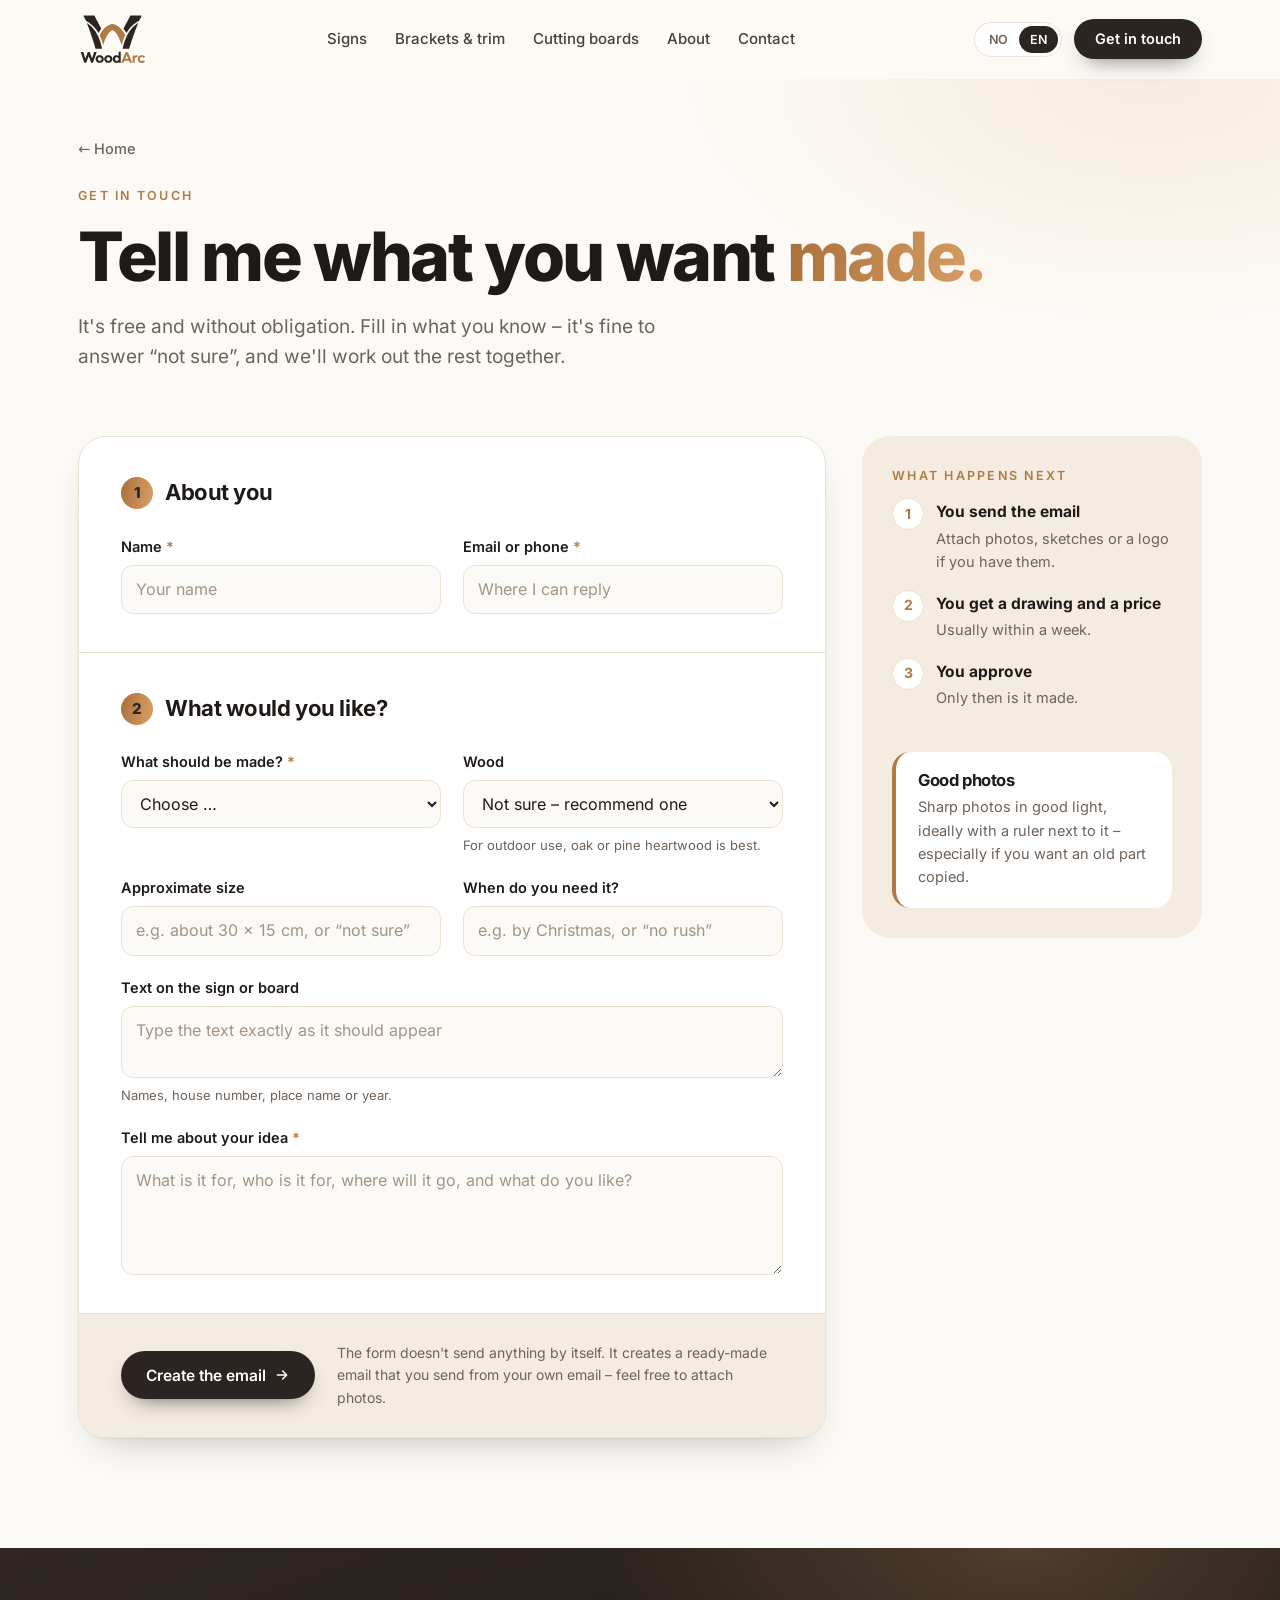
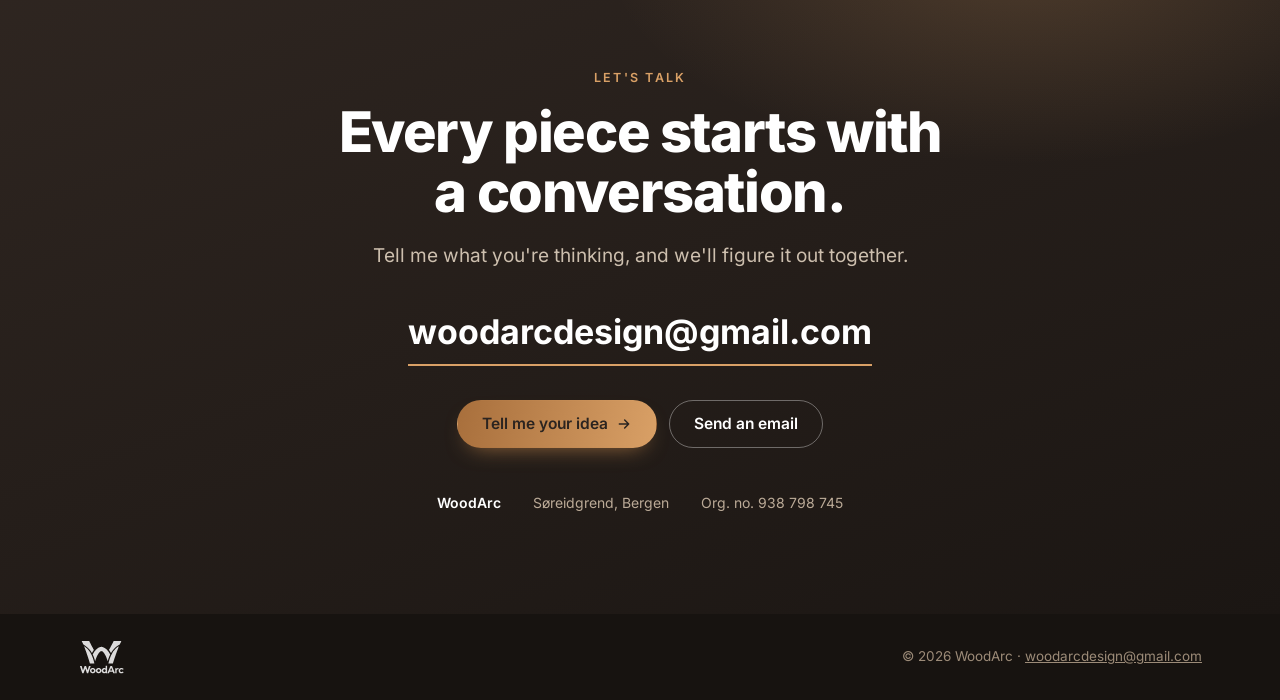
==== bestill/index.html @ 68302b93 "Add files via upload" ====
<!doctype html>
<html lang="nb" data-lang="nb">
<head>
<meta charset="utf-8">
<meta name="viewport" content="width=device-width,initial-scale=1">
<title>Ta kontakt – WoodArc</title>
<meta name="description" content="Fortell hva du ønsker deg i tre, så får du en tegning og en pris tilbake.">
<meta property="og:title" content="Ta kontakt – WoodArc">
<meta property="og:description" content="Fortell hva du ønsker deg i tre, så får du en tegning og en pris tilbake.">
<meta property="og:image" content="https://woodarc.no/img/og-image.jpg">
<meta property="og:url" content="https://woodarc.no/bestill/">
<meta property="og:type" content="website">
<link rel="canonical" href="https://woodarc.no/bestill/">
<link rel="icon" href="../img/symbol.svg" type="image/svg+xml">
<link rel="preload" href="../fonts/inter-latin-wght-normal.woff2" as="font" type="font/woff2" crossorigin>
<link rel="stylesheet" href="../css/site.css">
<script>(function(){var k='woodarc-lang',s=null,q=new URLSearchParams(location.search).get('lang');try{s=localStorage.getItem(k)}catch(e){}var n=(navigator.language||'').toLowerCase();var l=q||s||(/^(nb|nn|no)/.test(n)?'nb':'en');l=l==='en'?'en':'nb';document.documentElement.setAttribute('data-lang',l);document.documentElement.setAttribute('lang',l)})();</script>
</head>
<body>
<header class="bar" id="bar"><div class="wrap top">
    <a class="brand" href="../" aria-label="WoodArc"><img src="../img/logo.svg" alt="WoodArc"></a>
    <nav aria-label="Hovedmeny">
      <a href="../skilt/"><span lang="nb">Skilt</span><span lang="en">Signs</span></a>
      <a href="../snekkerglede/"><span lang="nb">Snekkerglede</span><span lang="en">Brackets & trim</span></a>
      <a href="../skjaerefjoler/"><span lang="nb">Skjærefjøler</span><span lang="en">Cutting boards</span></a>
      <a href="../#om"><span lang="nb">Om</span><span lang="en">About</span></a>
      <a href="#kontakt"><span lang="nb">Kontakt</span><span lang="en">Contact</span></a>
    </nav>
    <div class="tools">
      <div class="seg" role="group" aria-label="Språk / Language"><button type="button" data-l="nb">NO</button><button type="button" data-l="en">EN</button></div>
      <a class="btn btn-primary" href="../bestill/"><span lang="nb">Ta kontakt</span><span lang="en">Get in touch</span></a>
    </div>
  </div></header>
<main>
<section class="phero">
  <div class="wrap">
    <a class="back" href="../">← <span lang="nb">Forsiden</span><span lang="en">Home</span></a>
    <p class="eyebrow"><span lang="nb">Ta kontakt</span><span lang="en">Get in touch</span></p>
    <h1><span lang="nb">Fortell hva du vil ha <span class="accent">laget.</span></span><span lang="en">Tell me what you want <span class="accent">made.</span></span></h1>
    <p class="lead"><span lang="nb">Det er gratis og uforpliktende. Fyll ut det du vet – det er helt greit å svare «vet ikke», så finner vi ut av resten sammen.</span><span lang="en">It's free and without obligation. Fill in what you know – it's fine to answer “not sure”, and we'll work out the rest together.</span></p>
  </div>
</section>

<section class="order">
  <div class="wrap order-grid">
    <form id="orderform" class="form" novalidate>
      <fieldset>
        <legend><span class="step">1</span><span lang="nb">Om deg</span><span lang="en">About you</span></legend>
        <div class="row">
          <div class="field"><label for="f-navn"><span lang="nb">Navn</span><span lang="en">Name</span> <span class="req" aria-hidden="true">*</span></label><input id="f-navn" name="navn" type="text" required autocomplete="name" data-ph-nb="Ditt navn" data-ph-en="Your name" placeholder="Ditt navn"></div>
          <div class="field"><label for="f-kontakt"><span lang="nb">E-post eller telefon</span><span lang="en">Email or phone</span> <span class="req" aria-hidden="true">*</span></label><input id="f-kontakt" name="kontakt" type="text" required autocomplete="email" data-ph-nb="Der jeg kan svare deg" data-ph-en="Where I can reply" placeholder="Der jeg kan svare deg"></div>
        </div>
      </fieldset>
      <fieldset>
        <legend><span class="step">2</span><span lang="nb">Hva ønsker du?</span><span lang="en">What would you like?</span></legend>
        <div class="row">
          <div class="field"><label for="f-hva"><span lang="nb">Hva skal lages?</span><span lang="en">What should be made?</span> <span class="req" aria-hidden="true">*</span></label><select id="f-hva" name="hva" required><option value="" data-nb="Velg …" data-en="Choose …">Velg …</option><option value="skilt" data-nb="Skilt" data-en="Sign">Skilt</option><option value="snekkerglede" data-nb="Konsoller og snekkerglede" data-en="Brackets and decorative trim">Konsoller og snekkerglede</option><option value="skjaerefjoler" data-nb="Skjærefjøl" data-en="Cutting board">Skjærefjøl</option><option value="sjakk" data-nb="Sjakksett" data-en="Chess set">Sjakksett</option><option value="annet" data-nb="Noe annet" data-en="Something else">Noe annet</option><option value="vet-ikke" data-nb="Vet ikke ennå" data-en="Not sure yet">Vet ikke ennå</option></select></div>
          <div class="field"><label for="f-treslag"><span lang="nb">Treslag</span><span lang="en">Wood</span></label><select id="f-treslag" name="treslag"><option value="anbefal" data-nb="Vet ikke – anbefal meg" data-en="Not sure – recommend one">Vet ikke – anbefal meg</option><option value="eik" data-nb="Eik" data-en="Oak">Eik</option><option value="malmfuru" data-nb="Malmfuru" data-en="Pine heartwood">Malmfuru</option><option value="furu" data-nb="Furu" data-en="Pine">Furu</option><option value="bok" data-nb="Bøk" data-en="Beech">Bøk</option><option value="annet" data-nb="Annet – skriv i ideen" data-en="Other – mention in your idea">Annet – skriv i ideen</option></select><small><span lang="nb">Skal det stå ute, passer eik eller malmfuru best.</span><span lang="en">For outdoor use, oak or pine heartwood is best.</span></small></div>
          <div class="field"><label for="f-storrelse"><span lang="nb">Omtrentlig størrelse</span><span lang="en">Approximate size</span></label><input id="f-storrelse" name="storrelse" type="text" data-ph-nb="f.eks. ca. 30 × 15 cm, eller «vet ikke»" data-ph-en="e.g. about 30 × 15 cm, or “not sure”" placeholder="f.eks. ca. 30 × 15 cm, eller «vet ikke»"></div>
          <div class="field"><label for="f-nar"><span lang="nb">Når trenger du det?</span><span lang="en">When do you need it?</span></label><input id="f-nar" name="nar" type="text" data-ph-nb="f.eks. til jul, eller «ingen hast»" data-ph-en="e.g. by Christmas, or “no rush”" placeholder="f.eks. til jul, eller «ingen hast»"></div>
          <div class="field wide"><label for="f-tekst"><span lang="nb">Tekst på skiltet eller fjøla</span><span lang="en">Text on the sign or board</span></label><textarea id="f-tekst" name="tekst" rows="2" data-ph-nb="Skriv teksten nøyaktig slik den skal stå" data-ph-en="Type the text exactly as it should appear" placeholder="Skriv teksten nøyaktig slik den skal stå"></textarea><small><span lang="nb">Navn, husnummer, stedsnavn eller årstall.</span><span lang="en">Names, house number, place name or year.</span></small></div>
          <div class="field wide"><label for="f-ide"><span lang="nb">Fortell om ideen</span><span lang="en">Tell me about your idea</span> <span class="req" aria-hidden="true">*</span></label><textarea id="f-ide" name="ide" rows="4" required data-ph-nb="Hva er det til, hvem er det til, hvor skal det henge, og hva liker du?" data-ph-en="What is it for, who is it for, where will it go, and what do you like?" placeholder="Hva er det til, hvem er det til, hvor skal det henge, og hva liker du?"></textarea></div>
        </div>
      </fieldset>
      <div class="submit">
        <button class="btn btn-primary" type="submit"><span lang="nb">Lag e-posten</span><span lang="en">Create the email</span> <svg width="16" height="16" viewBox="0 0 24 24" fill="none" stroke="currentColor" stroke-width="2.2" stroke-linecap="round" stroke-linejoin="round" aria-hidden="true"><path d="M5 12h14M13 6l6 6-6 6"/></svg></button>
        <p><span lang="nb">Skjemaet sender ingenting av seg selv. Det lager en ferdig utfylt e-post som du sender fra din egen e-post – legg gjerne ved bilder.</span><span lang="en">The form doesn't send anything by itself. It creates a ready-made email that you send from your own email – feel free to attach photos.</span></p>
      </div>
      <div class="fallback" id="fallback" hidden>
        <h3><span lang="nb">Åpnet ikke e-posten seg?</span><span lang="en">Didn't your email open?</span></h3>
        <p><span lang="nb">Kopier teksten under og send den til</span><span lang="en">Copy the text below and send it to</span> <a href="mailto:woodarcdesign@gmail.com">woodarcdesign@gmail.com</a>.</p>
        <textarea id="fallback-text" rows="9" readonly></textarea>
        <button class="btn btn-ghost" type="button" id="copybtn"><span lang="nb">Kopier teksten</span><span lang="en">Copy the text</span></button>
      </div>
    </form>

    <aside class="aside">
      <p class="eyebrow"><span lang="nb">Dette skjer videre</span><span lang="en">What happens next</span></p>
      <ol class="next">
        <li><b><span lang="nb">Du sender e-posten</span><span lang="en">You send the email</span></b><span lang="nb">Legg ved bilder, skisser eller en logo hvis du har.</span><span lang="en">Attach photos, sketches or a logo if you have them.</span></li>
        <li><b><span lang="nb">Du får tegning og pris</span><span lang="en">You get a drawing and a price</span></b><span lang="nb">Vanligvis innen en uke.</span><span lang="en">Usually within a week.</span></li>
        <li><b><span lang="nb">Du godkjenner</span><span lang="en">You approve</span></b><span lang="nb">Først da blir den laget.</span><span lang="en">Only then is it made.</span></li>
      </ol>
      <div class="tip">
        <h3><span lang="nb">Gode bilder</span><span lang="en">Good photos</span></h3>
        <p><span lang="nb">Skarpe bilder i godt lys, gjerne med en tommestokk ved siden av – særlig hvis du vil ha kopiert en gammel del.</span><span lang="en">Sharp photos in good light, ideally with a ruler next to it – especially if you want an old part copied.</span></p>
      </div>
    </aside>
  </div>
</section>
</main>
<section class="contact" id="kontakt">
  <div class="wrap">
    <p class="eyebrow"><span lang="nb">La oss snakkes</span><span lang="en">Let's talk</span></p>
    <h2><span lang="nb">Alt starter med en prat.</span><span lang="en">Every piece starts with a conversation.</span></h2>
    <p class="lead" style="margin:18px auto 0"><span lang="nb">Fortell hva du tenker på, så finner vi ut av det sammen.</span><span lang="en">Tell me what you're thinking, and we'll figure it out together.</span></p>
    <a class="mail" href="mailto:woodarcdesign@gmail.com">woodarcdesign@gmail.com</a>
    <div class="btns">
      <a class="btn btn-oak" href="../bestill/"><span lang="nb">Fortell om ideen din</span><span lang="en">Tell me your idea</span> <svg width="16" height="16" viewBox="0 0 24 24" fill="none" stroke="currentColor" stroke-width="2.2" stroke-linecap="round" stroke-linejoin="round" aria-hidden="true"><path d="M5 12h14M13 6l6 6-6 6"/></svg></a>
      <a class="btn btn-outline-light" href="mailto:woodarcdesign@gmail.com"><span lang="nb">Send en e-post</span><span lang="en">Send an email</span></a>
    </div>
    <div class="facts"><b>WoodArc</b><span>Søreidgrend, Bergen</span><span><span lang="nb">Org.nr.</span><span lang="en">Org. no.</span> 938 798 745</span></div>
  </div>
</section>
<footer><div class="wrap"><img src="../img/logo.svg" alt="WoodArc"><span>© 2026 WoodArc · <a href="mailto:woodarcdesign@gmail.com" style="color:inherit">woodarcdesign@gmail.com</a></span></div></footer>
<script src="../js/site.js"></script>
</body>
</html>
---- css/site.css ----
@font-face{font-family:Inter;src:url(../fonts/inter-latin-wght-normal.woff2) format("woff2-variations");font-weight:100 900;font-display:swap}

:root{
  --bg:#FCFAF6;        /* warm white page */
  --paper:#FFFFFF;
  --sand:#F4ECE0;      /* soft panels, chips */
  --line:#EBE1D2;
  --ink:#1F1A17;       /* text */
  --muted:#6E6259;
  --walnut:#2B2420;    /* brand dark */
  --walnut-2:#3B2F28;
  --oak:#B07A45;       /* brand accent */
  --amber:#D9A066;
  --green:#5E8C4A;     /* status dot */
  --grad:linear-gradient(100deg,#A86F3C 0%,#D9A066 100%);
  --dark:linear-gradient(150deg,#3B2F28 0%,#231D1A 70%);
  --grid:linear-gradient(rgba(255,255,255,.045) 1px,transparent 1px),linear-gradient(90deg,rgba(255,255,255,.045) 1px,transparent 1px);
  --shadow:0 1px 2px rgba(43,36,32,.05),0 18px 40px -22px rgba(43,36,32,.35);
  --r:22px;
}
*{box-sizing:border-box}
html{scroll-behavior:smooth}
@media (prefers-reduced-motion:reduce){html{scroll-behavior:auto}*{transition:none!important}}
body{margin:0;background:var(--bg);color:var(--ink);font:400 17px/1.6 Inter,system-ui,sans-serif;-webkit-font-smoothing:antialiased;font-feature-settings:"cv11","ss01"}
img{max-width:100%;display:block}
a{color:inherit}
:focus-visible{outline:3px solid var(--oak);outline-offset:3px;border-radius:6px}
html[data-lang="nb"] [lang="en"],html[data-lang="en"] [lang="nb"]{display:none!important}

.wrap{max-width:1180px;margin:0 auto;padding:0 28px}
h1,h2,h3{letter-spacing:-.025em;line-height:1.08;margin:0;font-weight:700}
.eyebrow{font-size:12.5px;font-weight:600;letter-spacing:.18em;text-transform:uppercase;color:var(--oak);margin:0 0 14px}
.accent{background:var(--grad);-webkit-background-clip:text;background-clip:text;color:transparent}
.lead{font-size:19px;color:var(--muted);max-width:52ch;margin:18px 0 0}

/* buttons */
.btn{display:inline-flex;align-items:center;gap:8px;font:600 15.5px/1 Inter,sans-serif;text-decoration:none;padding:15px 24px;border-radius:999px;border:1.5px solid transparent;cursor:pointer;transition:transform .15s,box-shadow .15s,background .15s}
.btn:hover{transform:translateY(-1px)}
.btn-primary{background:var(--walnut);color:#fff;box-shadow:0 10px 22px -12px rgba(43,36,32,.8)}
.btn-primary:hover{background:#000}
.btn-oak{background:var(--grad);color:var(--walnut);box-shadow:0 10px 22px -12px rgba(176,122,69,.9)}
.btn-ghost{background:var(--paper);color:var(--ink);border-color:var(--line)}
.btn-ghost:hover{border-color:var(--ink)}
.btn-light{background:#fff;color:var(--walnut)}
.btn-outline-light{background:transparent;color:#fff;border-color:rgba(255,255,255,.35)}
.btn-outline-light:hover{border-color:#fff}
.btns{display:flex;flex-wrap:wrap;gap:12px}
.link{font-weight:600;color:var(--oak);text-decoration:none}
.link:hover{text-decoration:underline}

/* chips & badge */
.chips{display:flex;flex-wrap:wrap;gap:8px;margin:22px 0 26px;padding:0;list-style:none}
.chips li{font-size:13.5px;font-weight:500;color:var(--muted);background:var(--bg);border:1px solid var(--line);border-radius:8px;padding:6px 11px}
.badge{display:inline-flex;align-items:center;gap:8px;font-size:13px;font-weight:600;color:#3F6331;background:#EEF4E8;border:1px solid #D5E4C9;border-radius:999px;padding:5px 12px}
.badge::before{content:"";width:7px;height:7px;border-radius:50%;background:var(--green)}

/* header */
.bar{position:sticky;top:0;z-index:50;background:rgba(252,250,246,.82);backdrop-filter:saturate(1.4) blur(12px);-webkit-backdrop-filter:saturate(1.4) blur(12px);border-bottom:1px solid transparent;transition:border-color .2s,box-shadow .2s}
.bar.scrolled{border-bottom-color:var(--line);box-shadow:0 8px 24px -20px rgba(43,36,32,.5)}
.top{display:flex;align-items:center;gap:28px;padding:14px 28px}
.brand img{height:50px;width:auto}
.top nav{display:flex;gap:28px;margin:0 auto;font-size:15px;font-weight:500}
.top nav a{text-decoration:none;color:#4A3F38}
.top nav a:hover,.top nav a[aria-current="page"]{color:var(--oak)}
.tools{display:flex;align-items:center;gap:12px}
.seg{display:inline-flex;background:var(--paper);border:1px solid var(--line);border-radius:999px;padding:3px}
.seg button{font:600 12.5px Inter,sans-serif;border:0;background:transparent;color:var(--muted);padding:6px 11px;border-radius:999px;cursor:pointer}
html[data-lang="nb"] .seg [data-l="nb"],html[data-lang="en"] .seg [data-l="en"]{background:var(--walnut);color:#fff}
.top .btn{padding:12px 20px;font-size:14.5px}
@media (max-width:900px){
  .top{flex-wrap:wrap;row-gap:6px;padding:14px 20px 8px}
  .brand img{height:42px}
  .tools{margin-left:auto}
  .top .btn{display:none}
  .top nav{order:3;width:100%;margin:0;gap:20px;font-size:14px;overflow-x:auto;white-space:nowrap;scrollbar-width:none;padding:2px 0 4px}
  .top nav::-webkit-scrollbar{display:none}
  .wrap{padding:0 20px}
}
section,[id]{scroll-margin-top:90px}

/* hero */
.hero{position:relative;overflow:hidden;padding:72px 0 96px}
.hero::before{content:"";position:absolute;inset:0;background:radial-gradient(900px 520px at 85% 25%,rgba(217,160,102,.18),transparent 62%);pointer-events:none}
.hero::after{content:"";position:absolute;inset:0;background-image:linear-gradient(rgba(43,36,32,.04) 1px,transparent 1px),linear-gradient(90deg,rgba(43,36,32,.04) 1px,transparent 1px);background-size:56px 56px;-webkit-mask-image:radial-gradient(600px 420px at 80% 30%,#000,transparent);mask-image:radial-gradient(600px 420px at 80% 30%,#000,transparent);pointer-events:none}
.hero .wrap{position:relative;z-index:1;display:grid;grid-template-columns:1.1fr .9fr;gap:64px;align-items:center}
.hero h1{font-size:clamp(42px,5.6vw,74px);font-weight:800;letter-spacing:-.035em;line-height:1.02}
.hero .btns{margin-top:34px}
.facts-row{display:flex;flex-wrap:wrap;gap:14px 36px;margin-top:40px}
.facts-row div{font-size:14.5px;font-weight:600}
.facts-row div>span{display:block;white-space:nowrap;font-weight:400;color:var(--muted);font-size:13.5px}
.showcase{position:relative;max-width:460px;margin-left:auto;width:100%}
.showcase::before{content:"";position:absolute;inset:8% -14% -6% -14%;background:radial-gradient(closest-side,rgba(217,160,102,.42),transparent);filter:blur(10px);z-index:0}
.archframe{position:relative;z-index:1;border-radius:999px 999px 28px 28px;overflow:hidden;box-shadow:0 50px 90px -45px rgba(43,36,32,.65),0 0 0 1px rgba(43,36,32,.06)}
.archframe img{display:block;aspect-ratio:4/5;width:100%;height:auto;object-fit:cover;object-position:50% 62%}
.glass{position:absolute;left:30px;right:30px;bottom:24px;display:flex;gap:12px;align-items:center;text-decoration:none;transition:background .15s;padding:14px 16px;border-radius:14px;background:rgba(35,29,26,.62);border:1px solid rgba(255,255,255,.14);backdrop-filter:blur(10px);-webkit-backdrop-filter:blur(10px);color:#fff;font-size:14px;line-height:1.4}
.glass b{display:block;font-weight:600}
.glass span{color:#D8CBBB;font-size:13px}
.dot{flex:none;width:9px;height:9px;margin-top:5px;border-radius:50%;background:#8BC26B;box-shadow:0 0 0 4px rgba(139,194,107,.2)}
@media (max-width:900px){.hero{padding:40px 0 64px}.hero .wrap{grid-template-columns:1fr;gap:40px}.showcase{margin:0 auto}.glass{left:26px;right:26px;bottom:20px}}

/* service cards */
.services{padding:0 0 96px}
.svc{display:grid;grid-template-columns:repeat(3,1fr);gap:20px}
.svc article{background:var(--paper);border:1px solid var(--line);border-radius:var(--r);padding:28px;box-shadow:var(--shadow)}
.ico{width:46px;height:46px;border-radius:12px;background:var(--sand);display:grid;place-items:center;margin-bottom:20px}
.ico svg{width:24px;height:24px;stroke:var(--walnut);fill:none;stroke-width:1.8;stroke-linecap:round;stroke-linejoin:round}
.svc h3{font-size:19px;margin-bottom:8px}
.svc p{margin:0;color:var(--muted);font-size:15.5px}
.svc .n{float:right;font-size:13px;font-weight:600;color:var(--oak)}
@media (max-width:900px){.svc{grid-template-columns:1fr}}

/* work / feature blocks */
.work{padding:0 0 110px}
.work-head{margin-bottom:46px}
.work-head h2,.sec-h2{font-size:clamp(32px,4vw,50px);font-weight:800;max-width:20ch}
.feature{display:grid;grid-template-columns:1fr 1fr;background:var(--paper);border:1px solid var(--line);border-radius:28px;overflow:hidden;box-shadow:var(--shadow);margin-bottom:26px}
.feature .txt{padding:48px}
.feature h3{font-size:clamp(28px,3vw,38px);font-weight:800;margin:18px 0 6px}
.feature .sub{color:var(--oak);font-weight:600;margin:0 0 16px}
.feature p{color:var(--muted);margin:0;max-width:46ch}
.feature .panel{position:relative;background:var(--sand);display:grid;place-items:center;padding:44px;min-height:420px;overflow:hidden}
.feature .panel::before{content:"";position:absolute;right:-140px;top:-160px;width:460px;height:460px;border-radius:50%;background:radial-gradient(circle,rgba(217,160,102,.32),transparent 65%)}
.feature .panel>*{position:relative}
.feature .panel .tile{background:#fff;border-radius:18px;padding:34px;box-shadow:0 24px 50px -28px rgba(43,36,32,.45);width:100%;max-width:440px}
.feature .panel .tile img{margin:auto;max-height:240px}
.feature .panel .shot{border-radius:18px;overflow:hidden;box-shadow:0 24px 50px -28px rgba(43,36,32,.45);width:100%}
.feature .panel .shot img{width:100%;height:auto;aspect-ratio:3/2;object-fit:cover}
.feature.rev .panel{order:-1}
@media (max-width:900px){.feature{grid-template-columns:1fr}.feature .txt{padding:30px}.feature .panel{min-height:0;padding:28px}.feature.rev .panel{order:0}}

/* call-to-action band */
.band{display:flex;align-items:center;justify-content:space-between;gap:30px;flex-wrap:wrap;background:var(--sand);border:1px solid var(--line);border-radius:28px;padding:44px 48px;position:relative;overflow:hidden;margin-top:8px}
.band::before{content:"";position:absolute;right:-120px;top:-160px;width:420px;height:420px;border-radius:50%;background:radial-gradient(circle,rgba(217,160,102,.35),transparent 65%)}
.band>*{position:relative}
.band h2{font-size:clamp(26px,3vw,34px);font-weight:800}
.band p{margin:8px 0 0;max-width:56ch;color:var(--muted)}

/* small secondary item (chess) */
.mini{display:grid;grid-template-columns:150px 1fr auto;gap:26px;align-items:center;text-decoration:none;color:var(--ink);background:var(--paper);border:1px solid var(--line);border-radius:var(--r);padding:16px 28px 16px 16px;margin:0 0 26px;box-shadow:var(--shadow);transition:transform .15s}
.mini:hover{transform:translateY(-2px)}
.mini img{width:150px;height:100px;object-fit:cover;border-radius:14px}
.mini .eyebrow{margin:0 0 4px;font-size:11.5px}
.mini h3{font-size:20px}
.mini p{margin:4px 0 0;color:var(--muted);font-size:15px}
@media (max-width:640px){.mini{grid-template-columns:96px 1fr;gap:16px}.mini img{width:96px;height:72px}.mini .link{display:none}}

/* dark sections */
.dark{background:var(--dark);color:#fff;position:relative;overflow:hidden;padding:110px 0}
.dark::before{content:"";position:absolute;inset:0;background-image:var(--grid);background-size:48px 48px;pointer-events:none}
.dark .wrap{position:relative}
.dark .eyebrow{color:var(--amber)}
.dark .lead{color:#CDBFAE}
.steps{list-style:none;margin:48px 0 0;padding:0;display:grid;grid-template-columns:repeat(3,1fr);gap:20px;counter-reset:s}
.steps li{counter-increment:s;background:rgba(255,255,255,.05);border:1px solid rgba(255,255,255,.12);border-radius:var(--r);padding:28px}
.steps li::before{content:counter(s);display:grid;place-items:center;width:38px;height:38px;border-radius:50%;background:var(--grad);color:var(--walnut);font-weight:800;margin-bottom:20px}
.steps h3{font-size:19px;margin-bottom:8px}
.steps p{margin:0;color:#CDBFAE;font-size:15.5px}
@media (max-width:900px){.steps{grid-template-columns:1fr}}

/* contact */
.contact{background:linear-gradient(160deg,#2F2621 0%,#1B1613 100%);color:#fff;text-align:center;padding:120px 0 100px;position:relative;overflow:hidden}
.contact::before{content:"";position:absolute;inset:0;background:radial-gradient(700px 360px at 80% 0%,rgba(217,160,102,.22),transparent 60%)}
.contact .wrap{position:relative}
.contact .eyebrow{color:var(--amber)}
.contact .lead{color:#CDBFAE}
.contact h2{font-size:clamp(34px,4.6vw,56px);font-weight:800;max-width:16ch;margin:0 auto}
.contact .mail{display:inline-block;margin:34px 0 34px;font-size:clamp(22px,3vw,34px);font-weight:700;color:#fff;text-decoration:none;border-bottom:2px solid var(--amber);padding-bottom:4px;word-break:break-word}
.contact .mail:hover{color:var(--amber)}
.contact .btns{justify-content:center}
.contact .facts{margin-top:44px;display:flex;flex-wrap:wrap;justify-content:center;gap:10px 32px;font-size:14px;color:#BBAA97}
.contact .facts b{color:#fff;font-weight:600}
.contact .facts a{color:#E9DCC7}
footer{background:#171310;color:#9C8B78;font-size:13.5px}
footer .wrap{display:flex;justify-content:space-between;align-items:center;gap:16px;padding-top:26px;padding-bottom:26px;flex-wrap:wrap}
footer img{height:34px;filter:brightness(0) invert(1);opacity:.85}

/* product pages */
.phero{position:relative;overflow:hidden;padding:56px 0 64px}
.phero::before{content:"";position:absolute;inset:0;background:radial-gradient(800px 420px at 90% 0%,rgba(217,160,102,.16),transparent 60%);pointer-events:none}
.phero .wrap{position:relative}
.back{display:inline-block;font-size:14.5px;font-weight:500;color:var(--muted);text-decoration:none;margin-bottom:26px}
.back:hover{color:var(--oak)}
.phero h1{font-size:clamp(40px,5.4vw,68px);font-weight:800;letter-spacing:-.035em}
.phero .note{font-size:14.5px;color:var(--muted);margin:14px 0 0}
.phero .btns{margin-top:28px}
.gallery{padding:0 0 100px}
.signs{display:grid;grid-template-columns:repeat(6,1fr);gap:18px}
.signs figure,.drawings figure{margin:0;background:var(--paper);border:1px solid var(--line);border-radius:var(--r);padding:26px 22px 18px;display:flex;flex-direction:column;box-shadow:var(--shadow)}
.signs figure img{margin:auto;max-height:220px;object-fit:contain}
figcaption{margin-top:16px;font-size:14px;display:flex;justify-content:space-between;gap:10px;color:var(--muted)}
figcaption b{color:var(--ink);font-weight:600}
.s-wide{grid-column:span 3}.s-std{grid-column:span 2}
@media (max-width:900px){.signs{grid-template-columns:repeat(2,1fr)}.s-wide,.s-std{grid-column:span 1}.signs .s-full{grid-column:span 2}}
@media (max-width:560px){.signs{grid-template-columns:1fr}.signs figure,.signs .s-full{grid-column:span 1}}
.photos{display:grid;grid-template-columns:1fr 1fr;gap:18px}
.photos .big{grid-column:1/-1;aspect-ratio:16/8}
.photos img{border-radius:var(--r);width:100%;height:auto;aspect-ratio:3/2;object-fit:cover;box-shadow:var(--shadow)}
@media (max-width:760px){.photos{grid-template-columns:1fr}}
.drawings{display:grid;grid-template-columns:repeat(3,1fr);gap:18px}
.drawings:has(> .wide:only-child){grid-template-columns:1fr}
.drawings figure img{margin:auto;max-height:320px}
.drawings figcaption{justify-content:flex-start}
.drawings .wide{grid-column:1/-1}
@media (max-width:900px){.drawings{grid-template-columns:1fr}}
.info{display:grid;grid-template-columns:repeat(3,1fr);gap:20px;margin-top:22px}
.info div{background:var(--sand);border-radius:var(--r);padding:24px 26px}
.info h3{font-size:16.5px;margin-bottom:6px}
.info p{margin:0;color:var(--muted);font-size:15px}
.info a{color:var(--oak);font-weight:600}
@media (max-width:760px){.info{grid-template-columns:1fr}}

/* order page */
.order{padding:0 0 110px}
.order-grid{display:grid;grid-template-columns:1fr 340px;gap:36px;align-items:start}
.form{background:var(--paper);border:1px solid var(--line);border-radius:28px;box-shadow:var(--shadow);overflow:hidden}
.form fieldset{border:0;margin:0;padding:38px 42px;border-bottom:1px solid var(--line)}
.form legend{float:left;width:100%;display:flex;align-items:center;gap:12px;font-size:22px;font-weight:700;letter-spacing:-.02em;padding:0;margin-bottom:24px}
.step{display:grid;place-items:center;width:32px;height:32px;border-radius:50%;background:var(--grad);color:var(--walnut);font-size:15px;font-weight:800}
.row{display:grid;grid-template-columns:1fr 1fr;gap:20px 22px}
.field{display:flex;flex-direction:column;gap:7px}
.field.wide{grid-column:1/-1}
.field label{font-size:14.5px;font-weight:600}
.req{color:var(--oak)}
.field small{font-size:13px;color:var(--muted)}
.form input,.form select,.form textarea{font:400 16px/1.45 Inter,sans-serif;color:var(--ink);background:var(--bg);border:1.5px solid var(--line);border-radius:12px;padding:12px 14px;width:100%;transition:border-color .15s,box-shadow .15s}
.form textarea{resize:vertical}
.form input::placeholder,.form textarea::placeholder{color:#A39385}
.form input:focus,.form select:focus,.form textarea:focus{outline:none;border-color:var(--oak);box-shadow:0 0 0 4px rgba(176,122,69,.15);background:#fff}
.form .invalid{border-color:#B5523B;background:#FFF6F3}
.submit{display:flex;align-items:center;gap:22px;flex-wrap:wrap;padding:28px 42px;background:var(--sand)}
.submit p{margin:0;flex:1;min-width:240px;font-size:14px;color:var(--muted)}
.formmsg{flex-basis:100%;margin:0 0 4px!important;color:#9A3F2B!important;font-weight:600}
.fallback{padding:28px 42px;border-top:1px solid var(--line)}
.fallback h3{font-size:18px;margin-bottom:6px}
.fallback p{margin:0 0 12px;color:var(--muted);font-size:15px}
.fallback a{color:var(--oak);font-weight:600}
.fallback textarea{margin-bottom:12px;font-size:14px;background:var(--bg)}
.aside{position:sticky;top:110px;background:var(--sand);border-radius:28px;padding:30px}
.next{list-style:none;margin:0 0 24px;padding:0;counter-reset:n}
.next li{counter-increment:n;position:relative;padding:0 0 18px 44px;font-size:14.5px;color:var(--muted)}
.next li::before{content:counter(n);position:absolute;left:0;top:-2px;width:30px;height:30px;border-radius:50%;background:#fff;border:1px solid var(--line);display:grid;place-items:center;font-weight:700;color:var(--oak);font-size:14px}
.next b{display:block;color:var(--ink);font-size:15.5px;margin-bottom:2px}
.tip{background:#fff;border-radius:18px;padding:20px 22px;border-left:4px solid var(--oak)}
.tip h3{font-size:16.5px;margin-bottom:6px}
.tip p{margin:0;font-size:14.5px;color:var(--muted)}
@media (max-width:960px){.order-grid{grid-template-columns:1fr}.aside{position:static}}
@media (max-width:640px){.row{grid-template-columns:1fr}.form fieldset,.submit,.fallback{padding-left:22px;padding-right:22px}}
.form legend+*{clear:both}

.glass:hover{background:rgba(35,29,26,.78)}
.glass>div{flex:1}
.glass .go{display:inline-flex;align-items:center;gap:6px;font-weight:600;font-size:13px;color:var(--amber);white-space:nowrap}
@media (max-width:480px){.glass .go{display:none}}
.feature .btns{margin-top:28px}
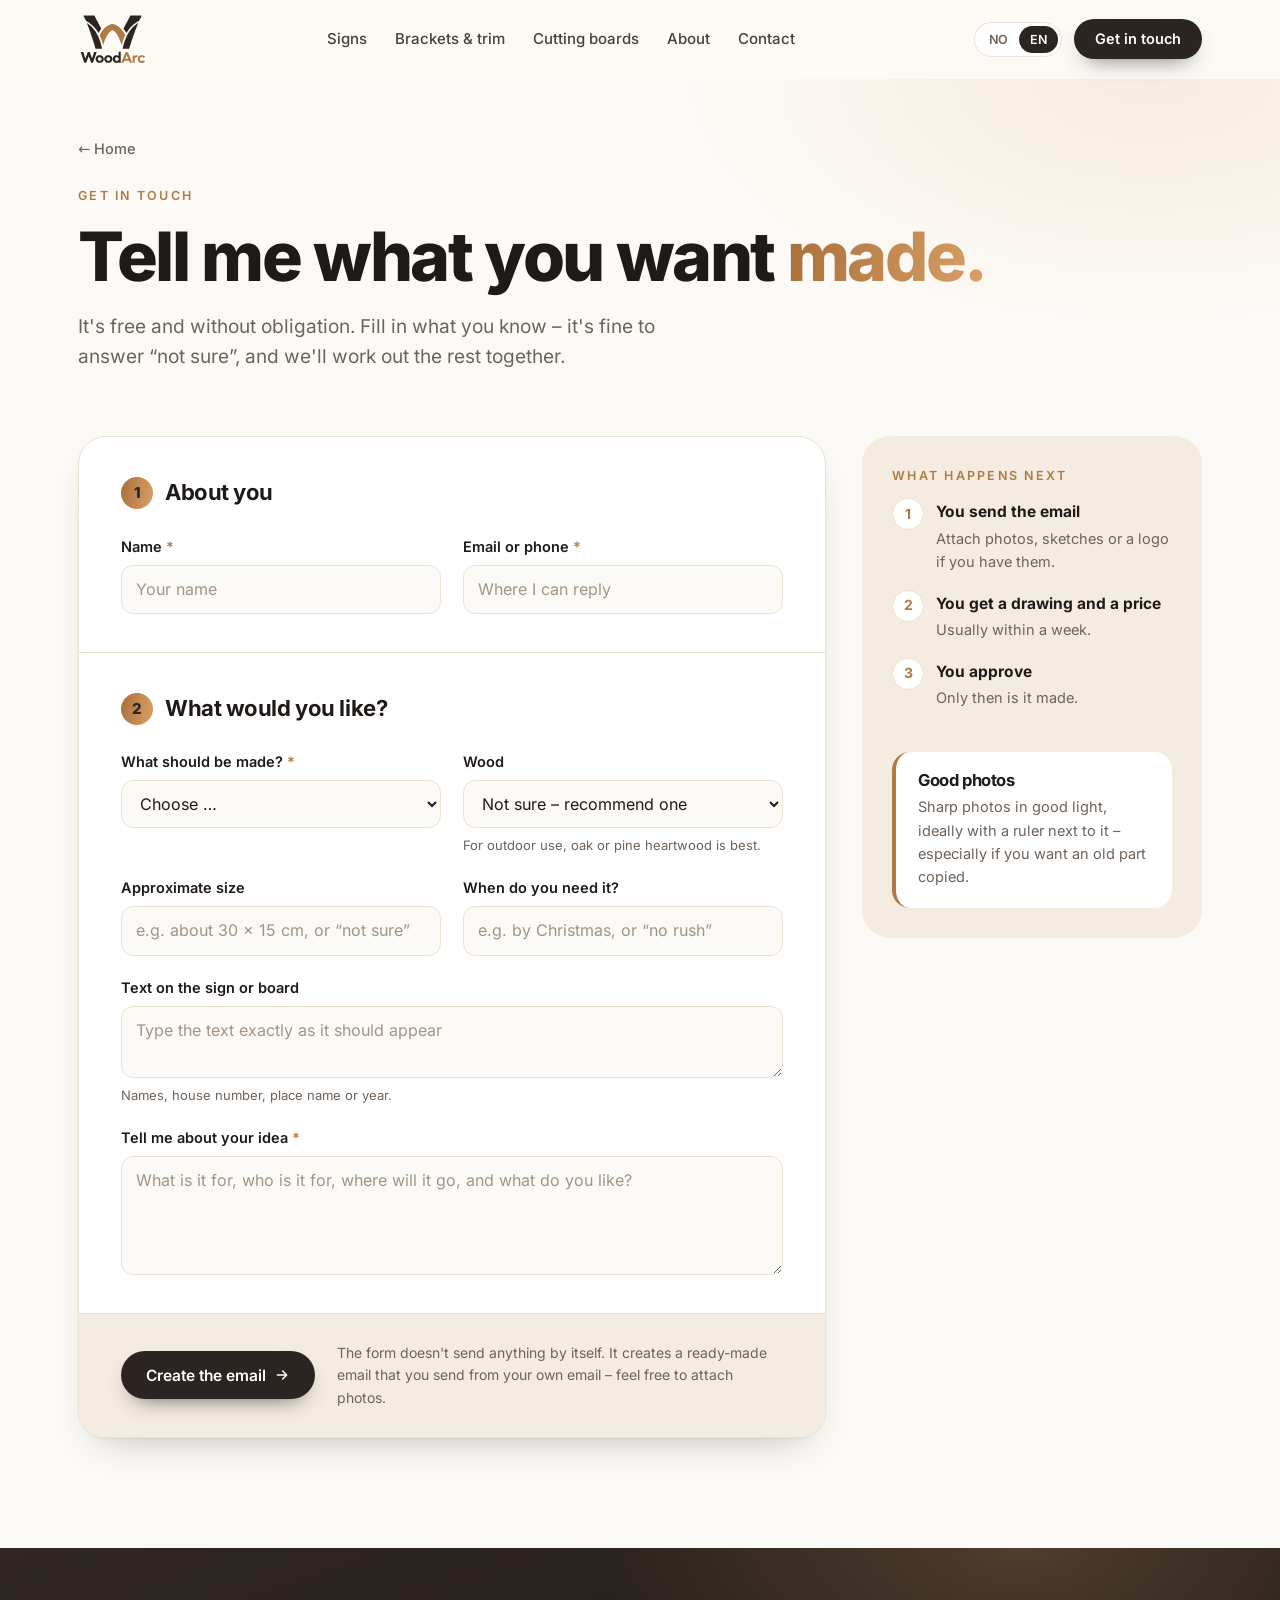
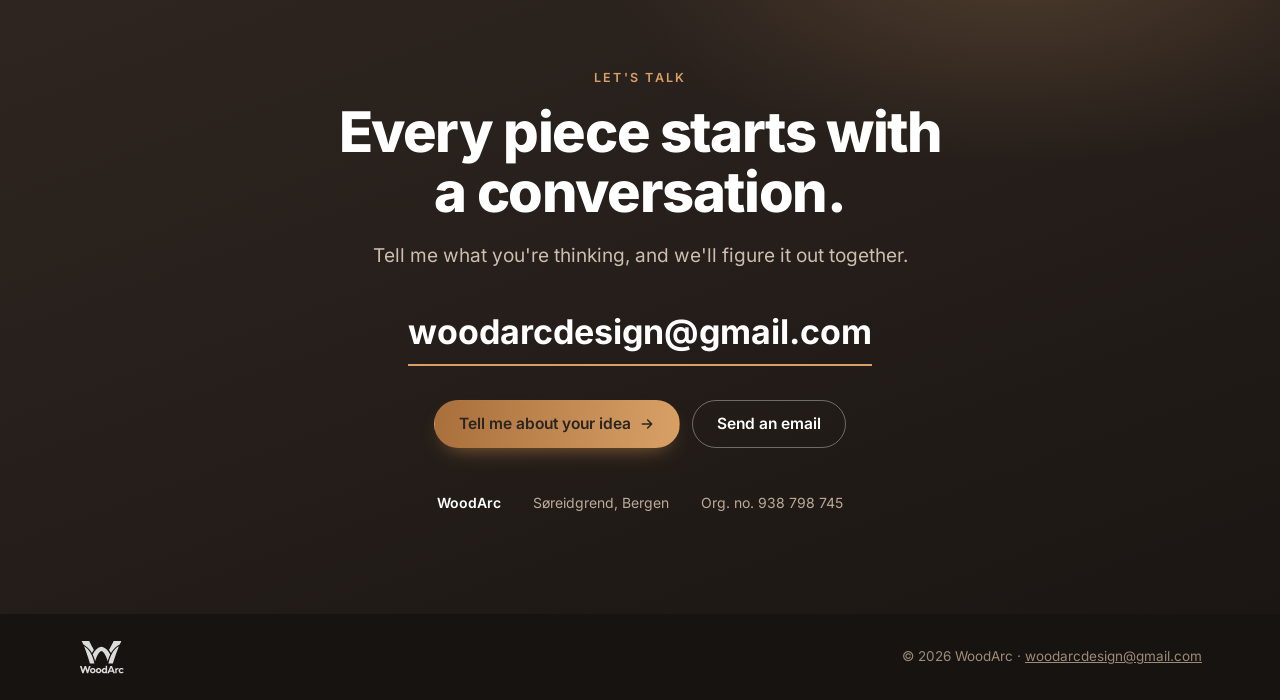
==== commit 89ceeca4: "Add files via upload" ====
--- a/bestill/index.html
+++ b/bestill/index.html
@@ -54,7 +54,7 @@
       <fieldset>
         <legend><span class="step">2</span><span lang="nb">Hva ønsker du?</span><span lang="en">What would you like?</span></legend>
         <div class="row">
-          <div class="field"><label for="f-hva"><span lang="nb">Hva skal lages?</span><span lang="en">What should be made?</span> <span class="req" aria-hidden="true">*</span></label><select id="f-hva" name="hva" required><option value="" data-nb="Velg …" data-en="Choose …">Velg …</option><option value="skilt" data-nb="Skilt" data-en="Sign">Skilt</option><option value="snekkerglede" data-nb="Konsoller og snekkerglede" data-en="Brackets and decorative trim">Konsoller og snekkerglede</option><option value="skjaerefjoler" data-nb="Skjærefjøl" data-en="Cutting board">Skjærefjøl</option><option value="sjakk" data-nb="Sjakksett" data-en="Chess set">Sjakksett</option><option value="annet" data-nb="Noe annet" data-en="Something else">Noe annet</option><option value="vet-ikke" data-nb="Vet ikke ennå" data-en="Not sure yet">Vet ikke ennå</option></select></div>
+          <div class="field"><label for="f-hva"><span lang="nb">Hva skal lages?</span><span lang="en">What should be made?</span> <span class="req" aria-hidden="true">*</span></label><select id="f-hva" name="hva" required><option value="" data-nb="Velg …" data-en="Choose …">Velg …</option><option value="skilt" data-nb="Skilt" data-en="Sign">Skilt</option><option value="snekkerglede" data-nb="Konsoller og snekkerglede" data-en="Brackets and decorative trim">Konsoller og snekkerglede</option><option value="skjaerefjoler" data-nb="Skjærefjøl" data-en="Cutting board">Skjærefjøl</option><option value="sjakk" data-nb="Sjakksett" data-en="Chess set">Sjakksett</option><option value="annet" data-nb="Noe annet" data-en="Something else">Noe annet</option></select></div>
           <div class="field"><label for="f-treslag"><span lang="nb">Treslag</span><span lang="en">Wood</span></label><select id="f-treslag" name="treslag"><option value="anbefal" data-nb="Vet ikke – anbefal meg" data-en="Not sure – recommend one">Vet ikke – anbefal meg</option><option value="eik" data-nb="Eik" data-en="Oak">Eik</option><option value="malmfuru" data-nb="Malmfuru" data-en="Pine heartwood">Malmfuru</option><option value="furu" data-nb="Furu" data-en="Pine">Furu</option><option value="bok" data-nb="Bøk" data-en="Beech">Bøk</option><option value="annet" data-nb="Annet – skriv i ideen" data-en="Other – mention in your idea">Annet – skriv i ideen</option></select><small><span lang="nb">Skal det stå ute, passer eik eller malmfuru best.</span><span lang="en">For outdoor use, oak or pine heartwood is best.</span></small></div>
           <div class="field"><label for="f-storrelse"><span lang="nb">Omtrentlig størrelse</span><span lang="en">Approximate size</span></label><input id="f-storrelse" name="storrelse" type="text" data-ph-nb="f.eks. ca. 30 × 15 cm, eller «vet ikke»" data-ph-en="e.g. about 30 × 15 cm, or “not sure”" placeholder="f.eks. ca. 30 × 15 cm, eller «vet ikke»"></div>
           <div class="field"><label for="f-nar"><span lang="nb">Når trenger du det?</span><span lang="en">When do you need it?</span></label><input id="f-nar" name="nar" type="text" data-ph-nb="f.eks. til jul, eller «ingen hast»" data-ph-en="e.g. by Christmas, or “no rush”" placeholder="f.eks. til jul, eller «ingen hast»"></div>
@@ -96,7 +96,7 @@
     <p class="lead" style="margin:18px auto 0"><span lang="nb">Fortell hva du tenker på, så finner vi ut av det sammen.</span><span lang="en">Tell me what you're thinking, and we'll figure it out together.</span></p>
     <a class="mail" href="mailto:woodarcdesign@gmail.com">woodarcdesign@gmail.com</a>
     <div class="btns">
-      <a class="btn btn-oak" href="../bestill/"><span lang="nb">Fortell om ideen din</span><span lang="en">Tell me your idea</span> <svg width="16" height="16" viewBox="0 0 24 24" fill="none" stroke="currentColor" stroke-width="2.2" stroke-linecap="round" stroke-linejoin="round" aria-hidden="true"><path d="M5 12h14M13 6l6 6-6 6"/></svg></a>
+      <a class="btn btn-oak" href="../bestill/"><span lang="nb">Fortell om ideen din</span><span lang="en">Tell me about your idea</span> <svg width="16" height="16" viewBox="0 0 24 24" fill="none" stroke="currentColor" stroke-width="2.2" stroke-linecap="round" stroke-linejoin="round" aria-hidden="true"><path d="M5 12h14M13 6l6 6-6 6"/></svg></a>
       <a class="btn btn-outline-light" href="mailto:woodarcdesign@gmail.com"><span lang="nb">Send en e-post</span><span lang="en">Send an email</span></a>
     </div>
     <div class="facts"><b>WoodArc</b><span>Søreidgrend, Bergen</span><span><span lang="nb">Org.nr.</span><span lang="en">Org. no.</span> 938 798 745</span></div>
